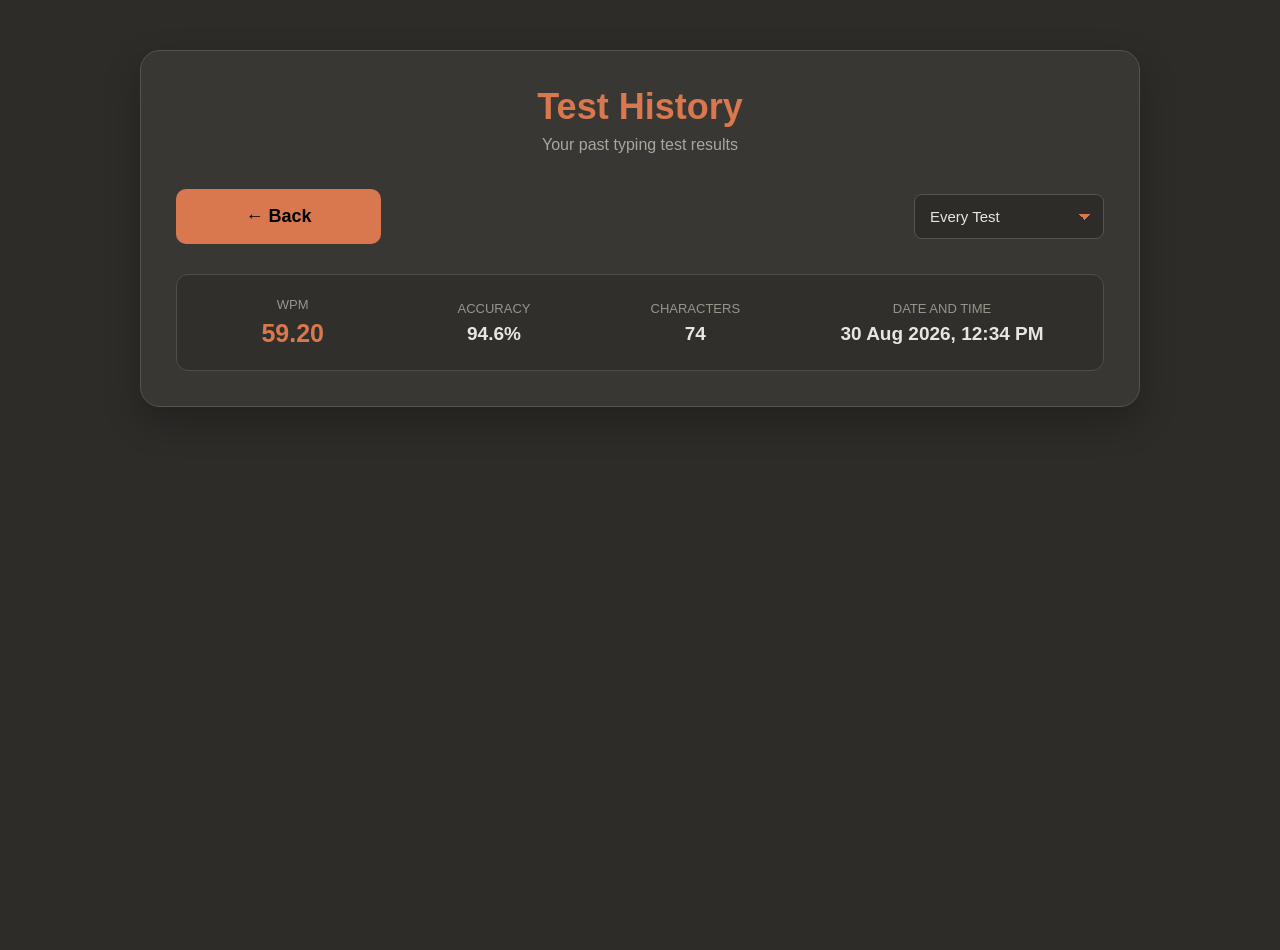
==== frontend/history.html @ 7ef94763 "Added test history to backend" ====
<!doctype html>
<html lang="en">
  <head>
    <meta charset="UTF-8" />
    <meta name="viewport" content="width=device-width, initial-scale=1.0" />
    <title>History - TypeSpeed</title>
    <link rel="stylesheet" href="history.css" />
  </head>

  <body>
    <div class="history-container">
      <div class="history-header">
        <h1>Test History</h1>
        <p>Your past typing test results</p>
      </div>

      <div class="history-controls">
        <button
          class="back-btn"
          onclick="window.location.href = 'profile.html'"
        >
          ← Back
        </button>

        <select id="sort-select">
          <option value="all">Every Test</option>
          <option value="highest">Highest WPM</option>
          <option value="lowest">Lowest WPM</option>
        </select>
      </div>

      <div class="history-item">
        <div class="history-stat">
          <span>WPM</span>
          <strong id="wpm">59.20</strong>
        </div>

        <div class="history-stat">
          <span>ACCURACY</span>
          <strong id="accuracy">94.6%</strong>
        </div>

        <div class="history-stat">
          <span>CHARACTERS</span>
          <strong id="chars">74</strong>
        </div>

        <div class="history-stat">
          <span>DATE AND TIME</span>
          <strong id="dnt">30 Aug 2026, 12:34 PM</strong>
        </div>
      </div>
    </div>

    <script src="history.js"></script>
  </body>
</html>
---- frontend/history.css ----
* {
    box-sizing: border-box;
    margin: 0;
    padding: 0;
}

body {
    font-family: Arial, sans-serif;
    background-color: #2d2c29;
    color: #e8e6df;
    min-height: 100vh;
}

.history-container {
    width: 90%;
    max-width: 1000px;
    margin: 50px auto;
    padding: 35px;
    background-color: #383733;
    border: 1px solid #57544d;
    border-radius: 20px;
    box-shadow: 0 15px 35px rgba(0, 0, 0, 0.25);
}

.history-header {
    text-align: center;
    margin-bottom: 35px;
}

.history-header h1 {
    font-size: 36px;
    color: #d9784f;
    margin-bottom: 8px;
}

.history-header p {
    color: #aaa69d;
    font-size: 16px;
}

.history-controls {
    display: flex;
    justify-content: space-between;
    align-items: center;
    margin-bottom: 30px;
}

.back-btn {
    height: 55px;
    width: 205px;
    background-color: #d9784f;
    color: #000;
    border: none;
    border-radius: 10px;
    font-size: 18px;
    font-weight: 600;
    cursor: pointer;
    transition: 0.2s ease;
}

.back-btn:hover {
    background-color: #e18459;
    transform: translateY(-1px);
}

.back-btn:active {
    transform: scale(0.98);
}

#sort-select {
    height: 45px;
    min-width: 190px;
    padding: 0 42px 0 15px;
    background-color: #2d2c29;
    color: #e8e6df;
    border: 1px solid #57544d;
    border-radius: 8px;
    font-size: 15px;
    font-family: inherit;
    cursor: pointer;
    outline: none;
    appearance: none;
    -webkit-appearance: none;
    background-image:
        linear-gradient(45deg, transparent 50%, #d9784f 50%),
        linear-gradient(135deg, #d9784f 50%, transparent 50%);
    background-position:
        calc(100% - 18px) 19px,
        calc(100% - 12px) 19px;
    background-size:
        6px 6px,
        6px 6px;
    background-repeat: no-repeat;
    transition:
        border-color 0.2s ease,
        box-shadow 0.2s ease;
}

#sort-select:hover {
    border-color: #d9784f;
}

#sort-select:focus {
    border-color: #d9784f;
    box-shadow: 0 0 0 2px rgba(217, 120, 79, 0.15);
}

#sort-select option {
    background-color: #2d2c29;
    color: #e8e6df;
}

.history-item {
    display: grid;
    grid-template-columns: 1fr 1fr 1fr 1.5fr;
    align-items: center;
    gap: 20px;
    padding: 22px 25px;
    background-color: #302f2b;
    border: 1px solid #504d47;
    border-radius: 12px;
    transition: transform 0.2s ease, border-color 0.2s ease;
}

.history-item:hover {
    border-color: #d9784f;
    transform: translateY(-2px);
}

.history-stat {
    text-align: center;
}

.history-stat span {
    display: block;
    color: #99958c;
    font-size: 13px;
    margin-bottom: 7px;
}

.history-stat strong {
    display: block;
    font-size: 19px;
    color: #e8e6df;
}

.history-stat:first-child strong {
    color: #d9784f;
    font-size: 25px;
}

.empty-history {
    text-align: center;
    padding: 60px 20px;
    border: 1px dashed #57544d;
    border-radius: 12px;
}

.empty-history h2 {
    color: #d9784f;
    margin-bottom: 10px;
}

.empty-history p {
    color: #99958c;
}

@media (max-width: 700px) {
    .history-container {
        width: 95%;
        padding: 25px 18px;
        margin: 25px auto;
    }

    .history-header h1 {
        font-size: 30px;
    }

    .history-controls {
        flex-direction: column;
        align-items: stretch;
        gap: 12px;
    }

    .back-btn,
    #sort-select {
        width: 100%;
    }

    .history-item {
        grid-template-columns: 1fr 1fr;
        gap: 15px;
    }

    .history-wpm {
        grid-column: span 2;
    }

    .history-date {
        text-align: left;
    }
}
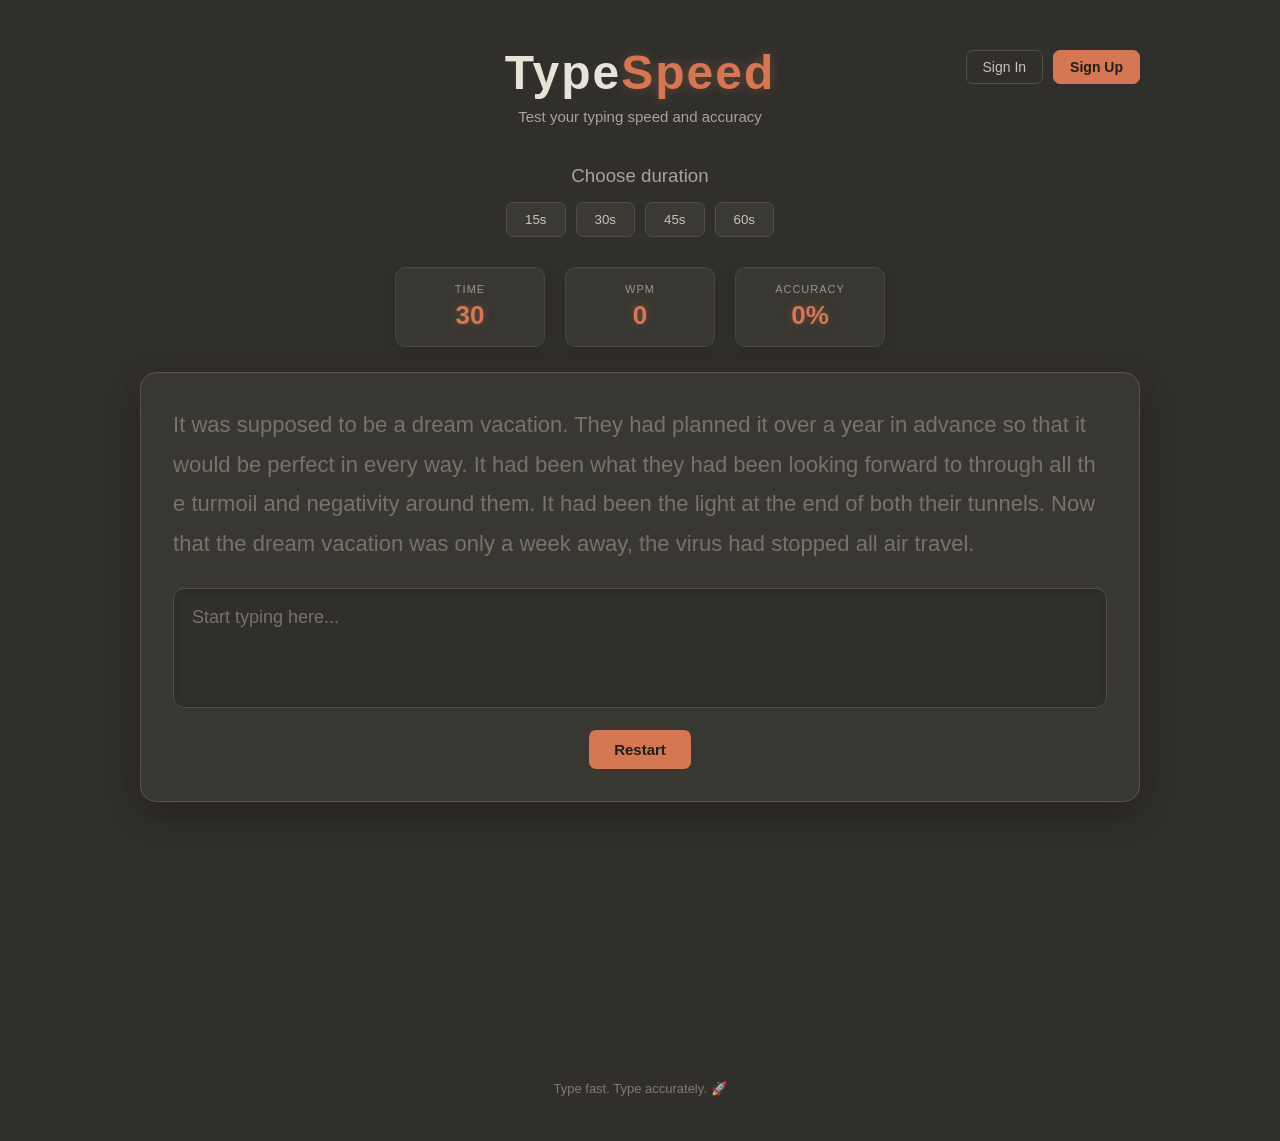
==== commit 457fac3d: "Fetched multiple  tests" ====
--- a/frontend/history.html
+++ b/frontend/history.html
@@ -29,25 +29,25 @@
         </select>
       </div>
 
-      <div class="history-item">
+      <div class="history-item" id="test-template">
         <div class="history-stat">
           <span>WPM</span>
-          <strong id="wpm">59.20</strong>
+          <strong class="wpm">59.20</strong>
         </div>
 
         <div class="history-stat">
           <span>ACCURACY</span>
-          <strong id="accuracy">94.6%</strong>
+          <strong class="accuracy">94.6%</strong>
         </div>
 
         <div class="history-stat">
           <span>CHARACTERS</span>
-          <strong id="chars">74</strong>
+          <strong class="chars">74</strong>
         </div>
 
         <div class="history-stat">
           <span>DATE AND TIME</span>
-          <strong id="dnt">30 Aug 2026, 12:34 PM</strong>
+          <strong class="dnt">30 Aug 2026, 12:34 PM</strong>
         </div>
       </div>
     </div>
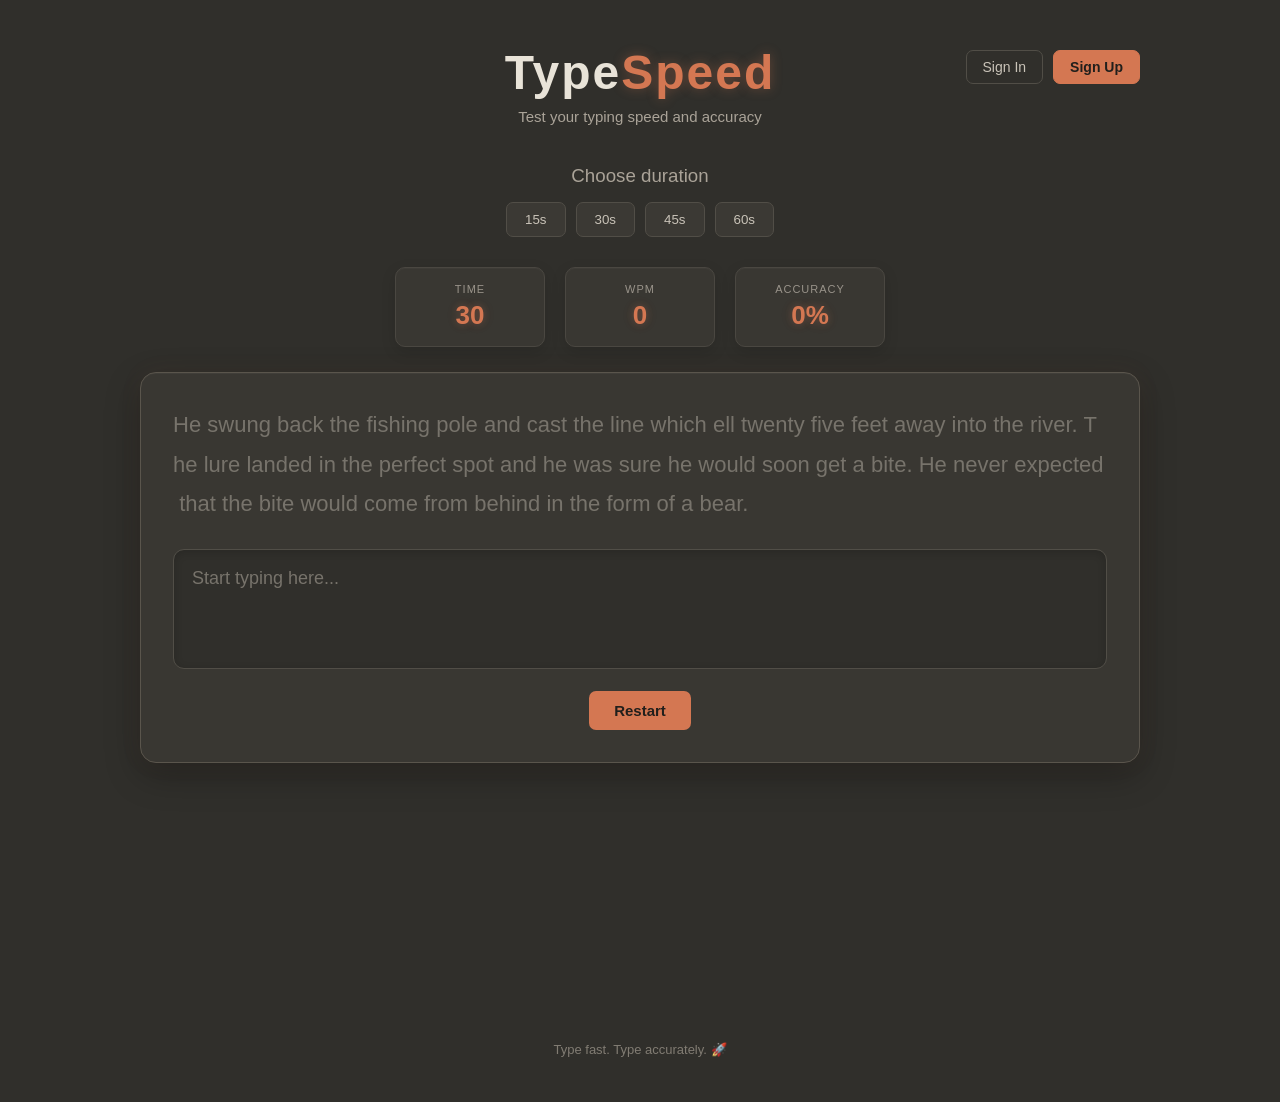
==== commit 7d03e184: "Honestly, nothing to write" ====
--- a/frontend/history.html
+++ b/frontend/history.html
@@ -28,26 +28,27 @@
           <option value="lowest">Lowest WPM</option>
         </select>
       </div>
+      <div id="history-list">
+        <div class="history-item" id="test-template">
+          <div class="history-stat">
+            <span>WPM</span>
+            <strong class="wpm">59.20</strong>
+          </div>
 
-      <div class="history-item" id="test-template">
-        <div class="history-stat">
-          <span>WPM</span>
-          <strong class="wpm">59.20</strong>
-        </div>
+          <div class="history-stat">
+            <span>ACCURACY</span>
+            <strong class="accuracy">94.6%</strong>
+          </div>
 
-        <div class="history-stat">
-          <span>ACCURACY</span>
-          <strong class="accuracy">94.6%</strong>
-        </div>
+          <div class="history-stat">
+            <span>CHARACTERS</span>
+            <strong class="chars">74</strong>
+          </div>
 
-        <div class="history-stat">
-          <span>CHARACTERS</span>
-          <strong class="chars">74</strong>
-        </div>
-
-        <div class="history-stat">
-          <span>DATE AND TIME</span>
-          <strong class="dnt">30 Aug 2026, 12:34 PM</strong>
+          <div class="history-stat">
+            <span>DATE AND TIME</span>
+            <strong class="dnt">30 Aug 2026, 12:34 PM</strong>
+          </div>
         </div>
       </div>
     </div>
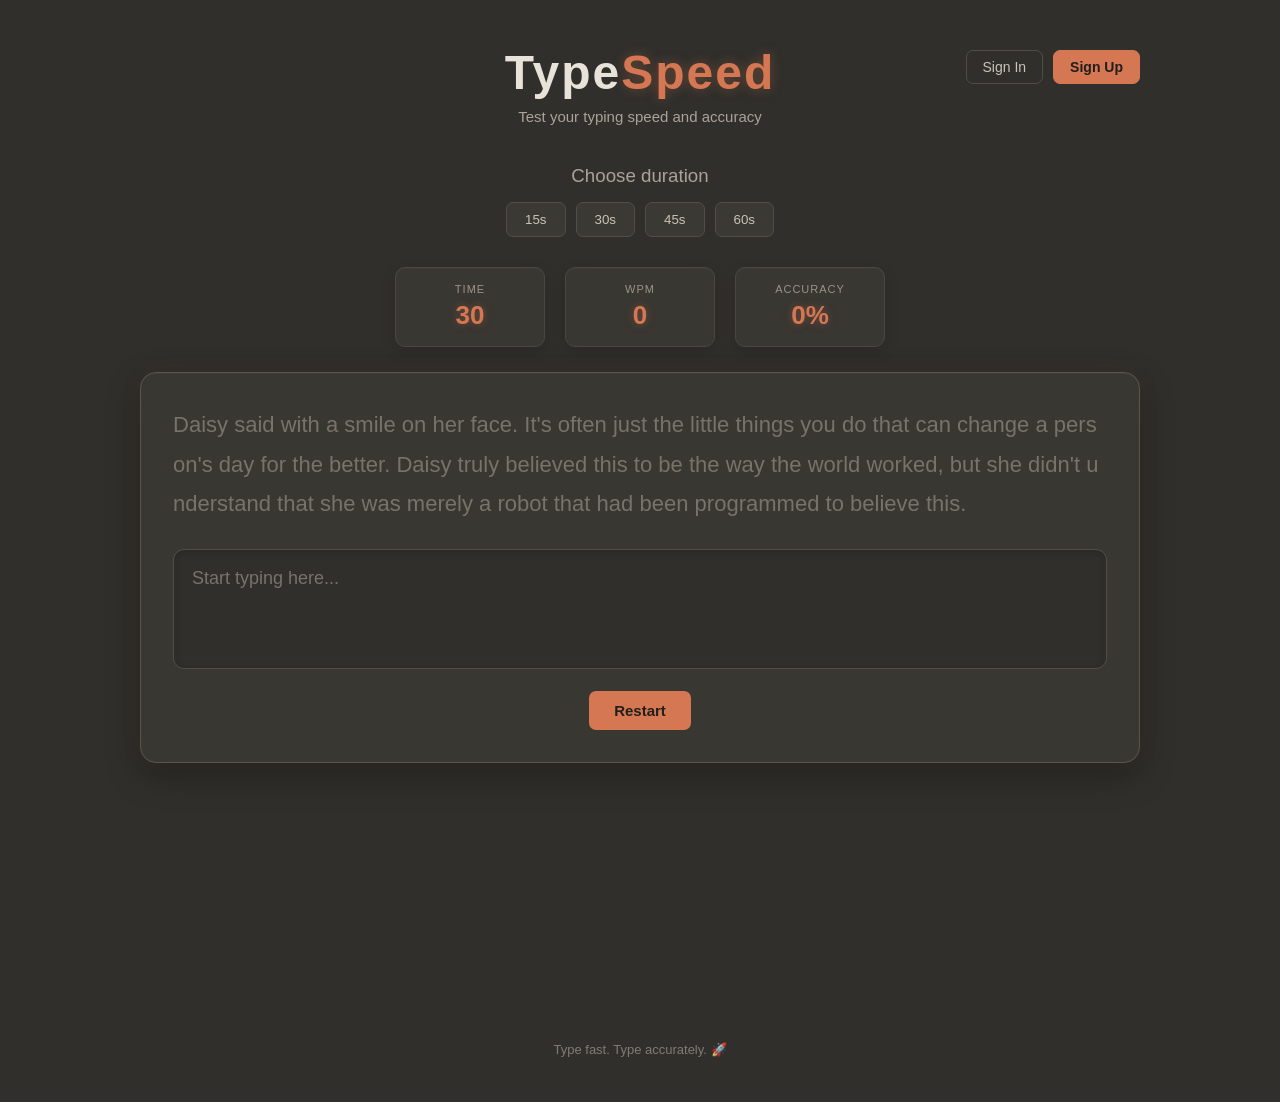
==== commit cb865e60: "Minor changes" ====
--- a/frontend/history.html
+++ b/frontend/history.html
@@ -29,7 +29,7 @@
         </select>
       </div>
       <div id="history-list">
-        <div class="history-item" id="test-template">
+        <div class="history-item" id="test-template" hidden>
           <div class="history-stat">
             <span>WPM</span>
             <strong class="wpm">59.20</strong>
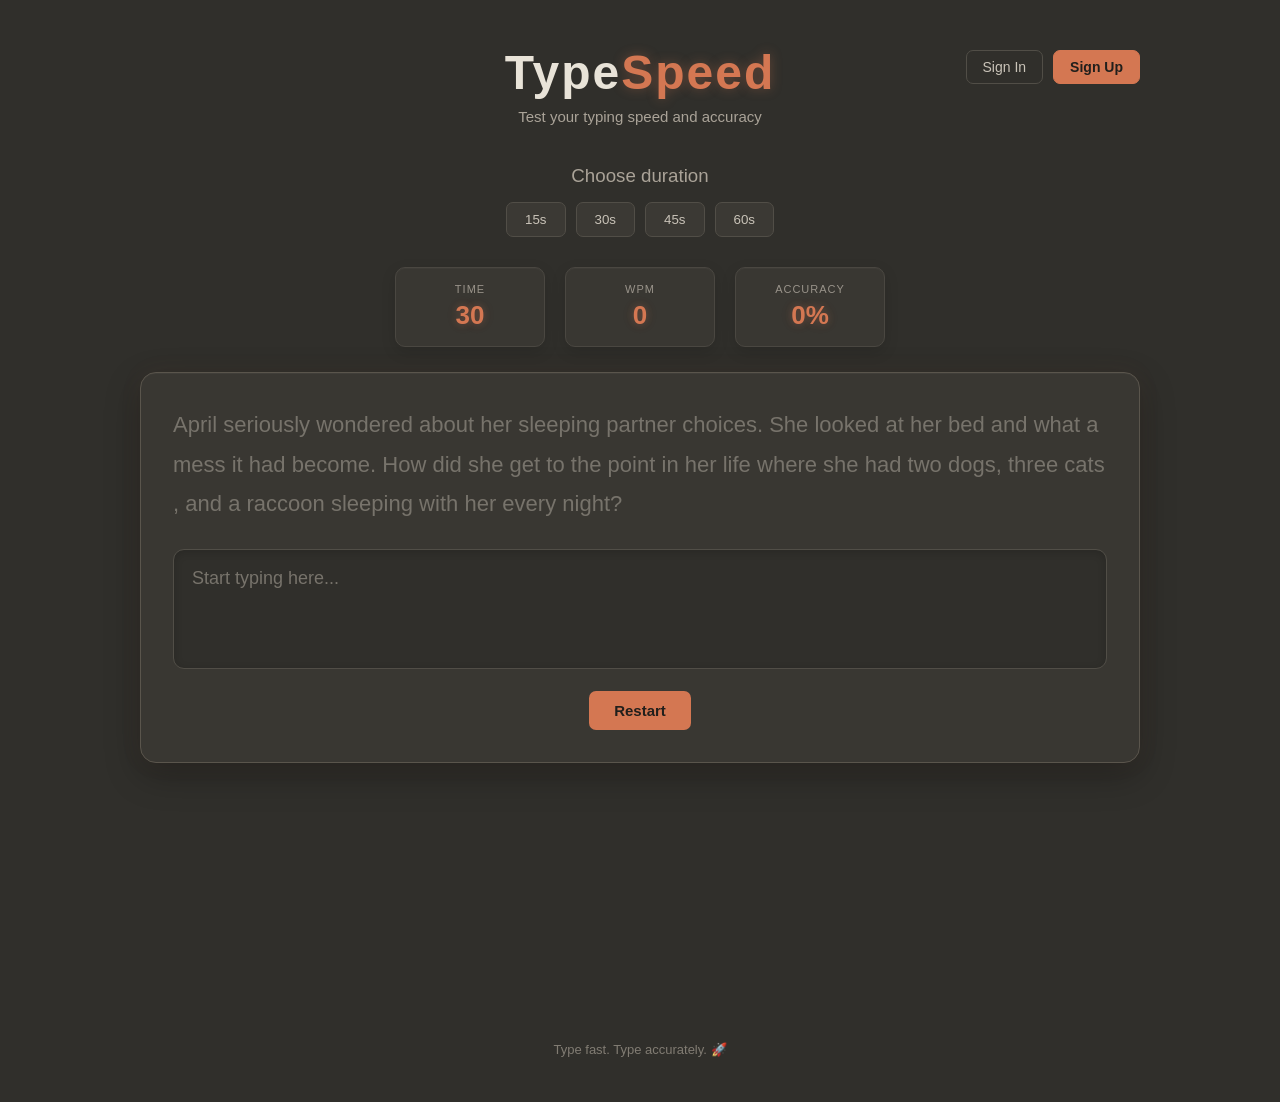
==== commit a2621bd0: "MINOR CHANGES" ====
--- a/frontend/history.html
+++ b/frontend/history.html
@@ -32,22 +32,22 @@
         <div class="history-item" id="test-template" hidden>
           <div class="history-stat">
             <span>WPM</span>
-            <strong class="wpm">59.20</strong>
+            <strong class="wpm"></strong>
           </div>
 
           <div class="history-stat">
             <span>ACCURACY</span>
-            <strong class="accuracy">94.6%</strong>
+            <strong class="accuracy"></strong>
           </div>
 
           <div class="history-stat">
             <span>CHARACTERS</span>
-            <strong class="chars">74</strong>
+            <strong class="chars"></strong>
           </div>
 
           <div class="history-stat">
             <span>DATE AND TIME</span>
-            <strong class="dnt">30 Aug 2026, 12:34 PM</strong>
+            <strong class="dnt"></strong>
           </div>
         </div>
       </div>
